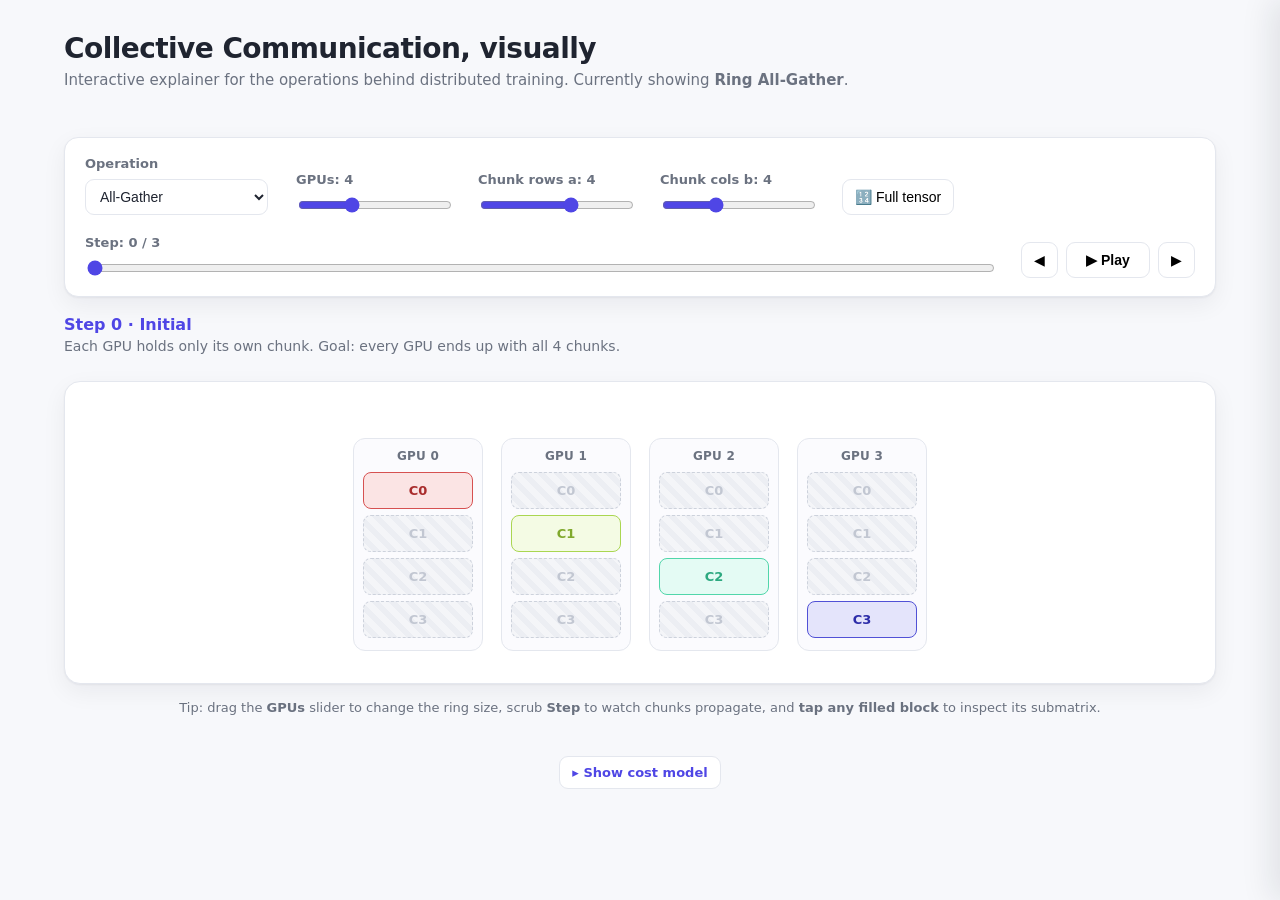
==== index.html @ 9bd71860 "Interactive Ring All-Gather explainer Dependency-free HTML + SVG + JS visualization of ring all-gath" ====
<!DOCTYPE html>
<html lang="en">
<head>
  <meta charset="UTF-8" />
  <meta name="viewport" content="width=device-width, initial-scale=1.0" />
  <title>Collective Comms Explainer — All-Gather</title>
  <link rel="stylesheet" href="styles.css" />
</head>
<body>
  <main class="wrap">
    <header class="masthead">
      <h1>Collective Communication, visually</h1>
      <p class="sub">
        Interactive explainer for the operations behind distributed training.
        Currently showing <strong>Ring All-Gather</strong>.
      </p>
    </header>

    <div class="layout">
      <aside class="sidebar hidden" id="sidebar">
        <h2 class="side-title">Ring All-Gather cost</h2>

        <div class="side-params">
          <label>dtype
            <select id="dtype">
              <option value="4">fp32 · 4B</option>
              <option value="2" selected>fp16/bf16 · 2B</option>
              <option value="1">fp8 · 1B</option>
            </select>
          </label>
          <label>Bandwidth <i>W</i> (per device)
            <span class="inline"><input id="bw" type="number" min="1" step="1" value="100" /> GB/s</span>
          </label>
        </div>

        <div class="side-block">
          <div class="side-row"><span>GPUs <i>N</i></span><b id="cm-n">4</b></div>
          <div class="side-row"><span>Shard <i>S = a·b·</i>dtype</span><b id="cm-s">—</b></div>
          <div class="side-row"><span>Full tensor <i>D = N·S</i></span><b id="cm-d">—</b></div>
        </div>

        <h3 class="side-h">Derivation</h3>
        <ol class="derive">
          <li>A ring all-gather runs <b>N−1</b> steps.</li>
          <li>Each step, every GPU sends exactly one shard (<i>S</i> bytes) to its right neighbor and receives one from its left.</li>
          <li>So each GPU sends, over the whole op,
            <div class="formula">(N−1)·S = <span class="hl" id="cm-pergpu">—</span></div>
          </li>
          <li>Rewriting with <i>S = D/N</i>:
            <div class="formula"><sup>N−1</sup>&frasl;<sub>N</sub> · D &nbsp;→&nbsp; ≈ D as N grows</div>
            i.e. the per-GPU volume is ~independent of N — ring all-gather is <b>bandwidth-optimal</b>.
          </li>
          <li>All N links run in parallel, so wall-clock time is set by the <i>per-GPU</i> volume, not the system total:</li>
        </ol>

        <div class="formula big">
          T = <sup>(N−1)·S</sup>&frasl;<sub>W</sub> = <span class="hl" id="cm-time">—</span>
        </div>

        <div class="side-row total">
          <span>Total moved, all links <i>N·(N−1)·S</i></span><b id="cm-total">—</b>
        </div>

        <p class="side-note">
          The toy tensor here is tiny — the <i>formula</i> is the point. Real example:
          <b>D</b> = 1&nbsp;GB, <b>N</b> = 8, <i>W</i> = 200&nbsp;GB/s →
          T = <sup>7</sup>&frasl;<sub>8</sub>·1GB ÷ 200GB/s ≈ <b>4.4&nbsp;ms</b>.
        </p>
      </aside>

      <div class="main">
    <section class="controls">
      <div class="control">
        <label for="collective">Operation</label>
        <select id="collective">
          <option value="all-gather" selected>All-Gather</option>
          <option value="all-reduce" disabled>All-Reduce (soon)</option>
          <option value="reduce-scatter" disabled>Reduce-Scatter (soon)</option>
          <option value="scatter" disabled>Scatter (soon)</option>
          <option value="broadcast" disabled>Broadcast (soon)</option>
          <option value="all-to-all" disabled>All-to-All (soon)</option>
        </select>
      </div>

      <div class="control">
        <label for="node-count">GPUs: <span id="node-count-val">4</span></label>
        <input id="node-count" type="range" min="2" max="8" step="1" value="4" />
      </div>

      <div class="control">
        <label for="rows">Chunk rows a: <span id="rows-val">4</span></label>
        <input id="rows" type="range" min="1" max="6" step="1" value="4" />
      </div>

      <div class="control">
        <label for="cols">Chunk cols b: <span id="cols-val">4</span></label>
        <input id="cols" type="range" min="2" max="8" step="1" value="4" />
      </div>

      <div class="control buttons">
        <button id="full-tensor" type="button">🔢 Full tensor</button>
      </div>

      <div class="control grow">
        <label for="step">Step: <span id="step-val">0 / 3</span></label>
        <input id="step" type="range" min="0" max="3" step="1" value="0" />
      </div>

      <div class="control buttons">
        <button id="prev" type="button" title="Previous step">◀</button>
        <button id="play" type="button">▶ Play</button>
        <button id="next" type="button" title="Next step">▶</button>
      </div>
    </section>

    <section class="stepinfo">
      <h2 id="step-title">Step 0 · Initial</h2>
      <p id="step-desc">Each GPU holds only its own chunk.</p>
    </section>

    <section id="stage" class="stage">
      <div id="nodes-grid" class="nodes-grid"></div>
      <svg id="overlay" class="overlay" xmlns="http://www.w3.org/2000/svg">
        <defs>
          <marker id="arrowhead" viewBox="0 0 10 10" refX="8" refY="5"
                  markerWidth="7" markerHeight="7" orient="auto-start-reverse">
            <path d="M 0 0 L 10 5 L 0 10 z" fill="#6b7280" />
          </marker>
        </defs>
      </svg>
    </section>

    <p class="hint">
      Tip: drag the <strong>GPUs</strong> slider to change the ring size, scrub
      <strong>Step</strong> to watch chunks propagate, and <strong>tap any filled
      block</strong> to inspect its submatrix.
    </p>
      </div><!-- .main -->

      <div class="page-foot">
        <button id="toggle-explain" class="show-btn" type="button" aria-expanded="false">▸ Show cost model</button>
      </div>
    </div><!-- .layout -->
  </main>

  <aside id="inspector" class="inspector">
    <div class="inspector-head">
      <span id="inspect-swatch" class="swatch"></span>
      <h3 id="inspect-title">Chunk C0</h3>
      <button id="inspect-close" type="button" aria-label="Close">×</button>
    </div>
    <div id="inspect-matrix"></div>
    <p id="inspect-note" class="inspect-note"></p>
  </aside>

  <script src="src/data.js"></script>
  <script src="src/model.js"></script>
  <script src="src/render.js"></script>
  <script src="src/main.js"></script>
</body>
</html>
---- styles.css ----
:root {
  --bg: #f7f8fb;
  --panel: #ffffff;
  --ink: #1f2430;
  --muted: #6b7280;
  --line: #e4e7ee;
  --accent: #4f46e5;
  --accent-soft: #eef2ff;
  --shadow: 0 1px 2px rgba(20, 25, 40, 0.05), 0 8px 24px rgba(20, 25, 40, 0.06);
}

* { box-sizing: border-box; }

html, body {
  margin: 0;
  background: var(--bg);
  color: var(--ink);
  font-family: ui-sans-serif, system-ui, -apple-system, "Segoe UI", Roboto, sans-serif;
}

.wrap {
  max-width: 1200px;
  margin: 0 auto;
  padding: 32px 24px 64px;
}

/* ---- Stacked layout; cost panel sits at the bottom ---- */
.layout { display: flex; flex-direction: column; align-items: stretch; margin-top: 24px; }
.main { order: 1; min-width: 0; }
.page-foot { order: 2; margin-top: 28px; text-align: center; }
.sidebar {
  order: 3; /* render below the toggle button, at the bottom of the page */
  width: 100%;
  max-width: 640px;
  margin: 18px auto 0;
  background: var(--panel);
  border: 1px solid var(--line);
  border-radius: 14px;
  padding: 20px 22px 22px;
  box-shadow: var(--shadow);
  font-size: 13px;
}
.sidebar.hidden { display: none; }
.side-title { margin: 0 0 14px; font-size: 16px; letter-spacing: -0.01em; }
.show-btn {
  display: inline-block;
  border: 1px solid var(--line);
  background: #fff;
  color: var(--accent);
  font: inherit; font-size: 13px; font-weight: 600;
  border-radius: 9px; padding: 8px 12px; cursor: pointer;
}
.show-btn:hover { background: var(--accent-soft); border-color: var(--accent); }
.side-h { margin: 18px 0 8px; font-size: 13px; text-transform: uppercase; letter-spacing: 0.05em; color: var(--muted); }
.side-params { display: flex; flex-direction: column; gap: 10px; margin-bottom: 14px; }
.side-params label { display: flex; flex-direction: column; gap: 5px; font-size: 12px; font-weight: 600; color: var(--muted); }
.side-params select, .side-params input {
  padding: 6px 8px; border: 1px solid var(--line); border-radius: 8px; font-size: 13px; background: #fff; color: var(--ink);
}
.side-params .inline { display: flex; align-items: center; gap: 6px; font-weight: 400; }
.side-params .inline input { width: 80px; }
.side-block { border: 1px solid var(--line); border-radius: 10px; padding: 4px 12px; margin-bottom: 6px; background: #fbfbfe; }
.side-row { display: flex; justify-content: space-between; align-items: baseline; gap: 10px; padding: 7px 0; border-bottom: 1px dashed var(--line); }
.side-row:last-child { border-bottom: none; }
.side-row span { color: var(--muted); }
.side-row b { font-variant-numeric: tabular-nums; white-space: nowrap; }
.side-row.total { margin-top: 8px; padding-top: 10px; border-top: 1px solid var(--line); }
.derive { margin: 0; padding-left: 18px; color: var(--ink); }
.derive li { margin: 7px 0; line-height: 1.5; }
.derive i, .side-row i, .side-note i { font-style: italic; color: var(--accent); }
.formula {
  font-family: "Cambria Math", ui-serif, Georgia, serif;
  font-size: 14px;
  margin: 6px 0;
  padding: 6px 10px;
  background: var(--accent-soft);
  border-radius: 8px;
  text-align: center;
}
.formula.big { font-size: 16px; margin: 12px 0; padding: 12px; }
.formula sup, .side-note sup { font-size: 0.72em; }
.formula sub, .side-note sub { font-size: 0.72em; }
.hl { font-weight: 700; color: var(--accent); }
.side-note { margin: 14px 0 0; font-size: 12px; color: var(--muted); line-height: 1.55; }

.masthead h1 {
  font-size: 28px;
  margin: 0 0 6px;
  letter-spacing: -0.02em;
}
.masthead .sub { margin: 0; color: var(--muted); font-size: 15px; }

/* ---- Controls ---- */
.controls {
  display: flex;
  flex-wrap: wrap;
  gap: 20px 28px;
  align-items: flex-end;
  background: var(--panel);
  border: 1px solid var(--line);
  border-radius: 14px;
  padding: 18px 20px;
  margin: 24px 0 18px;
  box-shadow: var(--shadow);
}
.control { display: flex; flex-direction: column; gap: 8px; }
.control.grow { flex: 1 1 240px; }
.control label { font-size: 13px; font-weight: 600; color: var(--muted); }
.control input[type="range"] { width: 100%; min-width: 150px; accent-color: var(--accent); }
.control select {
  padding: 8px 10px;
  border: 1px solid var(--line);
  border-radius: 9px;
  background: #fff;
  font-size: 14px;
  color: var(--ink);
}
.control.buttons { flex-direction: row; gap: 8px; }
.control.buttons button {
  border: 1px solid var(--line);
  background: #fff;
  border-radius: 9px;
  padding: 9px 12px;
  font-size: 14px;
  cursor: pointer;
  transition: background 0.15s, border-color 0.15s;
}
.control.buttons button:hover { background: var(--accent-soft); border-color: var(--accent); }
#play { font-weight: 600; min-width: 84px; }

/* ---- Step info ---- */
.stepinfo { margin: 4px 0 14px; min-height: 52px; }
.stepinfo h2 { margin: 0 0 4px; font-size: 16px; color: var(--accent); }
.stepinfo p { margin: 0; color: var(--muted); font-size: 14px; }

/* ---- Stage ---- */
.stage {
  position: relative;
  background: var(--panel);
  border: 1px solid var(--line);
  border-radius: 16px;
  padding: 56px 24px 32px;
  box-shadow: var(--shadow);
  overflow: hidden;
}
.nodes-grid {
  position: relative;
  z-index: 1;
  display: flex;
  gap: 18px;
  justify-content: center;
  align-items: flex-start;
  flex-wrap: nowrap;
}
.overlay {
  position: absolute;
  inset: 0;
  width: 100%;
  height: 100%;
  pointer-events: none;
  z-index: 2;
}
.arrow { fill: none; stroke: #9aa2b1; stroke-width: 2; opacity: 0.75; }

/* ---- Node card ---- */
.node {
  flex: 1 1 0;
  min-width: 0;
  max-width: 130px;
  background: #fbfbfe;
  border: 1px solid var(--line);
  border-radius: 12px;
  padding: 10px 9px 12px;
}
.node-title {
  text-align: center;
  font-size: 12px;
  font-weight: 700;
  color: var(--muted);
  margin-bottom: 9px;
  letter-spacing: 0.02em;
}
.node-cells { display: flex; flex-direction: column; gap: 6px; }

/* ---- Chunk cell ---- */
.cell {
  position: relative;
  font: inherit;
  font-size: 13px;
  font-weight: 700;
  border-radius: 8px;
  padding: 10px 0;
  text-align: center;
  cursor: default;
  transition: transform 0.15s, box-shadow 0.15s, background 0.2s, color 0.2s, border-color 0.2s;
}
.cell.empty {
  background: repeating-linear-gradient(45deg, #f4f5f8, #f4f5f8 6px, #eceef3 6px, #eceef3 12px);
  border: 1px dashed #cdd2dc;
  color: #c2c7d2;
}
.cell.filled {
  background: var(--bg, #eef);
  border: 1px solid var(--border, #88a);
  color: var(--strong, #335);
  cursor: pointer;
}
.cell.filled:hover {
  transform: translateY(-1px);
  box-shadow: 0 4px 12px rgba(20, 25, 40, 0.12);
}
.cell.just-arrived { animation: pop 0.45s cubic-bezier(.2,.9,.3,1.3); }
@keyframes pop {
  0% { transform: scale(0.4); opacity: 0.2; }
  60% { transform: scale(1.12); }
  100% { transform: scale(1); opacity: 1; }
}

/* ---- Flying block ---- */
.fly {
  position: absolute;
  z-index: 3;
  pointer-events: none;
  display: flex;
  align-items: center;
  justify-content: center;
  font-size: 13px;
  font-weight: 700;
  border-radius: 8px;
  background: var(--bg, #eef);
  border: 1px solid var(--border, #88a);
  color: var(--strong, #335);
  box-shadow: 0 6px 16px rgba(20, 25, 40, 0.18);
}

.hint { color: var(--muted); font-size: 13px; margin-top: 16px; text-align: center; }

/* ---- Inspector ---- */
.inspector {
  position: fixed;
  top: 0;
  right: 0;
  height: 100%;
  width: 380px;
  background: var(--panel);
  border-left: 1px solid var(--line);
  box-shadow: -8px 0 30px rgba(20, 25, 40, 0.10);
  padding: 20px;
  transform: translateX(100%);
  transition: transform 0.25s ease;
  z-index: 10;
}
.inspector.open { transform: translateX(0); }
.inspector-head { display: flex; align-items: center; gap: 10px; margin-bottom: 16px; }
.inspector-head h3 { margin: 0; font-size: 17px; flex: 1; }
.swatch { width: 18px; height: 18px; border-radius: 5px; border: 1px solid var(--line); }
#inspect-close {
  border: none; background: none; font-size: 24px; line-height: 1;
  color: var(--muted); cursor: pointer; padding: 0 4px;
}
#inspect-matrix { overflow: auto; max-height: 64vh; }
.matrix { border-collapse: collapse; margin: 0 auto; }
.matrix td {
  border: 1px solid var(--line);
  min-width: 50px; height: 34px;
  padding: 0 6px;
  text-align: right;
  font-variant-numeric: tabular-nums;
  font-size: 13px;
  white-space: pre;
  background: rgba(255, 255, 255, 0.45);
}
.matrix.full td { min-width: 46px; height: 28px; font-size: 12px; }
.matrix.full td.band {
  text-align: center;
  font-weight: 700;
  font-size: 12px;
  background: #fff;
  border-width: 1px 2px 1px 1px;
  position: sticky;
  left: 0;
}
.inspect-note { color: var(--muted); font-size: 12.5px; margin-top: 16px; line-height: 1.5; }

@media (max-width: 640px) {
  .inspector { width: 100%; }
  .node { padding: 8px 5px 9px; }
  .cell { font-size: 11px; padding: 8px 0; }
}
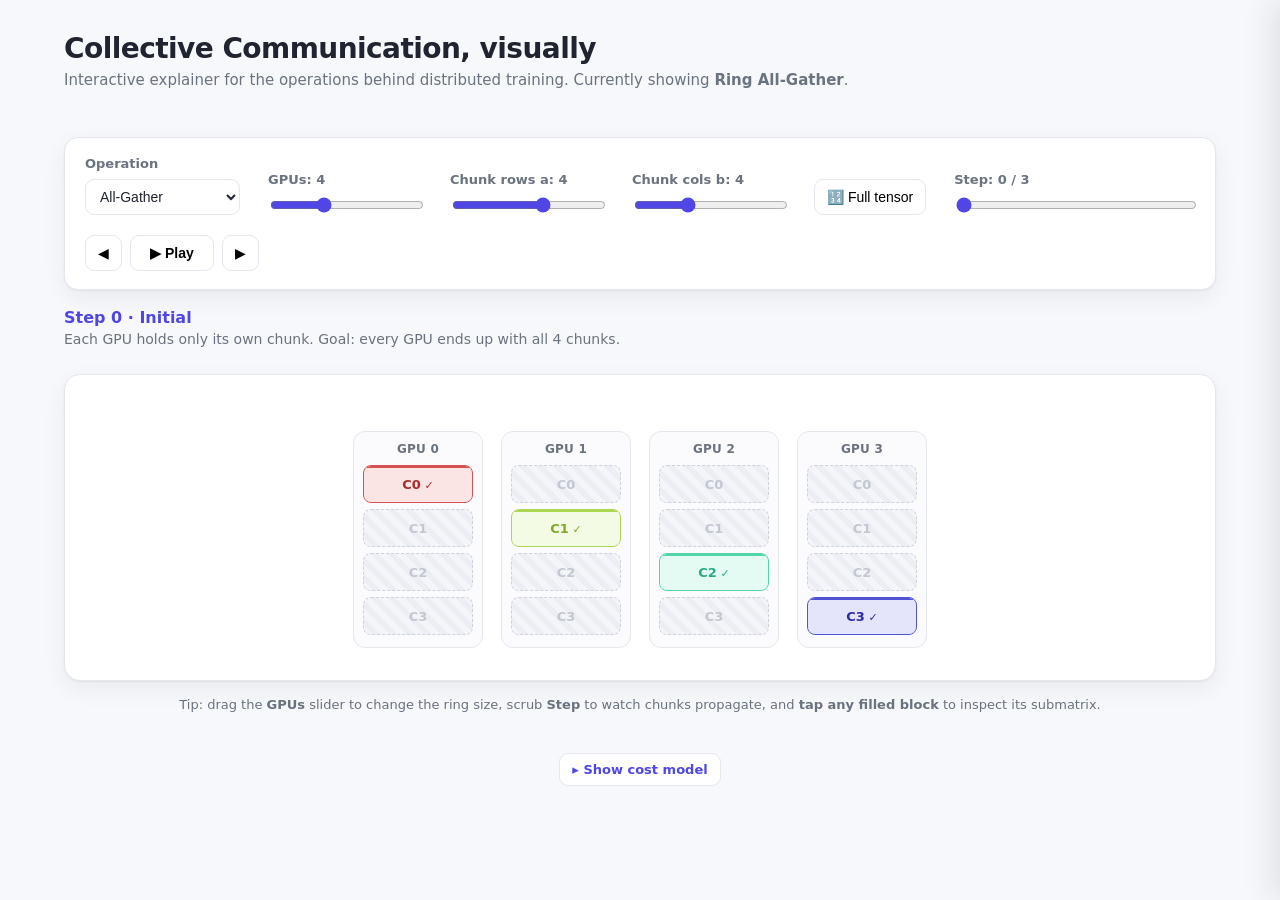
==== commit 1ab5bdae: "Add Ring Reduce-Scatter; make renderer collective-generic - Generalize snapshots to per-cell descrip" ====
--- a/index.html
+++ b/index.html
@@ -12,13 +12,13 @@
       <h1>Collective Communication, visually</h1>
       <p class="sub">
         Interactive explainer for the operations behind distributed training.
-        Currently showing <strong>Ring All-Gather</strong>.
+        Currently showing <strong id="current-op">Ring All-Gather</strong>.
       </p>
     </header>
 
     <div class="layout">
       <aside class="sidebar hidden" id="sidebar">
-        <h2 class="side-title">Ring All-Gather cost</h2>
+        <h2 class="side-title" id="cm-title">Ring All-Gather cost</h2>
 
         <div class="side-params">
           <label>dtype
@@ -41,8 +41,8 @@
 
         <h3 class="side-h">Derivation</h3>
         <ol class="derive">
-          <li>A ring all-gather runs <b>N−1</b> steps.</li>
-          <li>Each step, every GPU sends exactly one shard (<i>S</i> bytes) to its right neighbor and receives one from its left.</li>
+          <li id="cm-first">A ring all-gather runs <b>N−1</b> steps.</li>
+          <li id="cm-second">Each step, every GPU sends exactly one shard (<i>S</i> bytes) to its right neighbor and receives one from its left.</li>
           <li>So each GPU sends, over the whole op,
             <div class="formula">(N−1)·S = <span class="hl" id="cm-pergpu">—</span></div>
           </li>
@@ -74,8 +74,8 @@
         <label for="collective">Operation</label>
         <select id="collective">
           <option value="all-gather" selected>All-Gather</option>
+          <option value="reduce-scatter">Reduce-Scatter</option>
           <option value="all-reduce" disabled>All-Reduce (soon)</option>
-          <option value="reduce-scatter" disabled>Reduce-Scatter (soon)</option>
           <option value="scatter" disabled>Scatter (soon)</option>
           <option value="broadcast" disabled>Broadcast (soon)</option>
           <option value="all-to-all" disabled>All-to-All (soon)</option>
--- a/styles.css
+++ b/styles.css
@@ -185,23 +185,46 @@
 /* ---- Chunk cell ---- */
 .cell {
   position: relative;
+  overflow: hidden;
+  height: 38px;
+  display: flex;
+  align-items: center;
+  justify-content: center;
   font: inherit;
   font-size: 13px;
   font-weight: 700;
   border-radius: 8px;
-  padding: 10px 0;
-  text-align: center;
+  border: 1px solid var(--line);
+  background: #fff;
   cursor: default;
-  transition: transform 0.15s, box-shadow 0.15s, background 0.2s, color 0.2s, border-color 0.2s;
+  transition: transform 0.15s, box-shadow 0.15s;
+}
+.cell-fill {
+  position: absolute;
+  left: 0; right: 0; bottom: 0;
+  height: 0%;
+  background: var(--bg, #eef);
+  border-top: 2px solid var(--border, #88a);
+  z-index: 0;
+  transition: height 0.35s ease;
+}
+.cell-label { position: relative; z-index: 1; }
+.cell-badge {
+  position: absolute;
+  top: 1px; right: 4px;
+  z-index: 1;
+  font-size: 10px;
+  font-weight: 800;
+  color: var(--strong, #335);
 }
 .cell.empty {
   background: repeating-linear-gradient(45deg, #f4f5f8, #f4f5f8 6px, #eceef3 6px, #eceef3 12px);
   border: 1px dashed #cdd2dc;
   color: #c2c7d2;
 }
+.cell.empty .cell-fill { display: none; }
 .cell.filled {
-  background: var(--bg, #eef);
-  border: 1px solid var(--border, #88a);
+  border-color: var(--border, #88a);
   color: var(--strong, #335);
   cursor: pointer;
 }
@@ -209,6 +232,9 @@
   transform: translateY(-1px);
   box-shadow: 0 4px 12px rgba(20, 25, 40, 0.12);
 }
+.cell.complete { box-shadow: inset 0 0 0 2px var(--border, #88a); }
+.cell.complete .cell-label::after { content: " ✓"; font-size: 11px; }
+.cell.dim { opacity: 0.4; }
 .cell.just-arrived { animation: pop 0.45s cubic-bezier(.2,.9,.3,1.3); }
 @keyframes pop {
   0% { transform: scale(0.4); opacity: 0.2; }
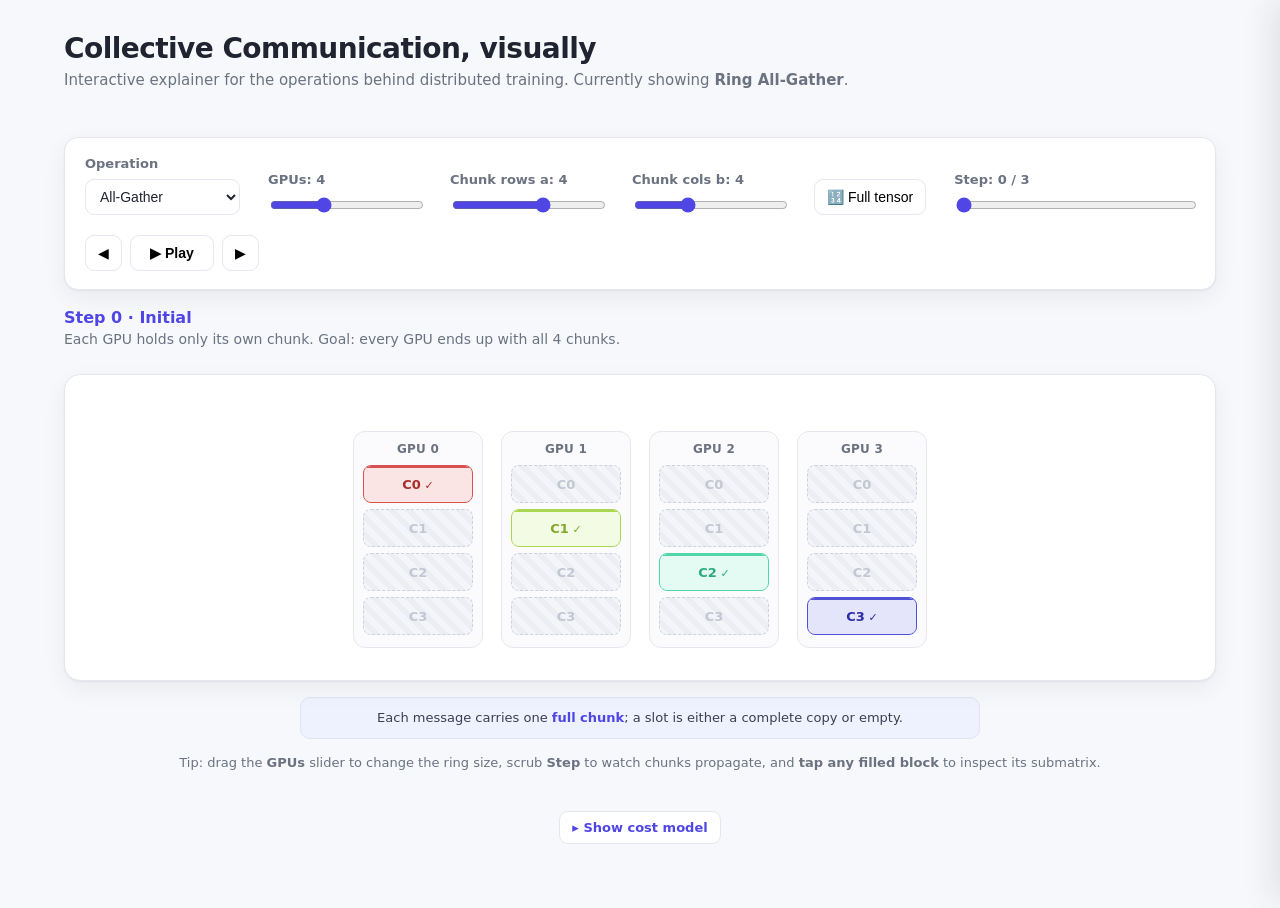
==== commit a5227980: "Clarify that transfers move a full chunk, not a fraction Add a collective-aware note under the stage" ====
--- a/index.html
+++ b/index.html
@@ -130,6 +130,8 @@
       </svg>
     </section>
 
+    <p id="op-note" class="op-note"></p>
+
     <p class="hint">
       Tip: drag the <strong>GPUs</strong> slider to change the ring size, scrub
       <strong>Step</strong> to watch chunks propagate, and <strong>tap any filled
--- a/styles.css
+++ b/styles.css
@@ -259,6 +259,21 @@
   box-shadow: 0 6px 16px rgba(20, 25, 40, 0.18);
 }
 
+.op-note {
+  max-width: 680px;
+  margin: 16px auto 0;
+  padding: 10px 14px;
+  background: var(--accent-soft);
+  border: 1px solid #dfe3f5;
+  border-radius: 10px;
+  color: #3a3f52;
+  font-size: 13px;
+  line-height: 1.5;
+  text-align: center;
+}
+.op-note strong { color: var(--accent); }
+.op-note:empty { display: none; }
+
 .hint { color: var(--muted); font-size: 13px; margin-top: 16px; text-align: center; }
 
 /* ---- Inspector ---- */
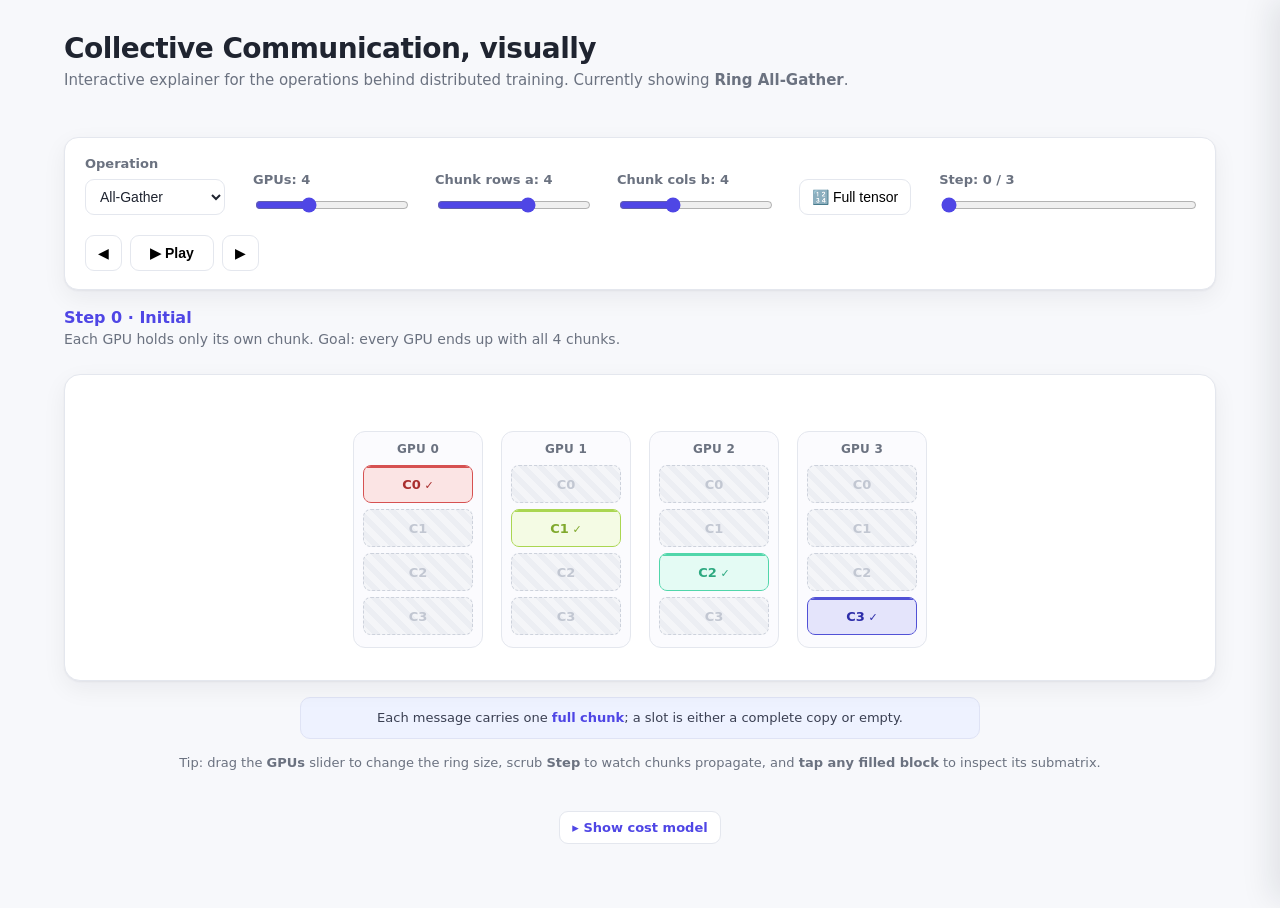
==== commit f4a5642b: "Add all-reduce, scatter, broadcast, all-to-all Complete the collective set on the shared renderer: -" ====
--- a/index.html
+++ b/index.html
@@ -33,39 +33,14 @@
           </label>
         </div>
 
-        <div class="side-block">
-          <div class="side-row"><span>GPUs <i>N</i></span><b id="cm-n">4</b></div>
-          <div class="side-row"><span>Shard <i>S = a·b·</i>dtype</span><b id="cm-s">—</b></div>
-          <div class="side-row"><span>Full tensor <i>D = N·S</i></span><b id="cm-d">—</b></div>
-        </div>
+        <div class="side-block" id="cm-rows"></div>
 
         <h3 class="side-h">Derivation</h3>
-        <ol class="derive">
-          <li id="cm-first">A ring all-gather runs <b>N−1</b> steps.</li>
-          <li id="cm-second">Each step, every GPU sends exactly one shard (<i>S</i> bytes) to its right neighbor and receives one from its left.</li>
-          <li>So each GPU sends, over the whole op,
-            <div class="formula">(N−1)·S = <span class="hl" id="cm-pergpu">—</span></div>
-          </li>
-          <li>Rewriting with <i>S = D/N</i>:
-            <div class="formula"><sup>N−1</sup>&frasl;<sub>N</sub> · D &nbsp;→&nbsp; ≈ D as N grows</div>
-            i.e. the per-GPU volume is ~independent of N — ring all-gather is <b>bandwidth-optimal</b>.
-          </li>
-          <li>All N links run in parallel, so wall-clock time is set by the <i>per-GPU</i> volume, not the system total:</li>
-        </ol>
+        <ol class="derive" id="cm-derive"></ol>
 
-        <div class="formula big">
-          T = <sup>(N−1)·S</sup>&frasl;<sub>W</sub> = <span class="hl" id="cm-time">—</span>
-        </div>
+        <div class="formula big" id="cm-formula"></div>
 
-        <div class="side-row total">
-          <span>Total moved, all links <i>N·(N−1)·S</i></span><b id="cm-total">—</b>
-        </div>
-
-        <p class="side-note">
-          The toy tensor here is tiny — the <i>formula</i> is the point. Real example:
-          <b>D</b> = 1&nbsp;GB, <b>N</b> = 8, <i>W</i> = 200&nbsp;GB/s →
-          T = <sup>7</sup>&frasl;<sub>8</sub>·1GB ÷ 200GB/s ≈ <b>4.4&nbsp;ms</b>.
-        </p>
+        <p class="side-note" id="cm-note"></p>
       </aside>
 
       <div class="main">
@@ -75,10 +50,10 @@
         <select id="collective">
           <option value="all-gather" selected>All-Gather</option>
           <option value="reduce-scatter">Reduce-Scatter</option>
-          <option value="all-reduce" disabled>All-Reduce (soon)</option>
-          <option value="scatter" disabled>Scatter (soon)</option>
-          <option value="broadcast" disabled>Broadcast (soon)</option>
-          <option value="all-to-all" disabled>All-to-All (soon)</option>
+          <option value="all-reduce">All-Reduce</option>
+          <option value="scatter">Scatter</option>
+          <option value="broadcast">Broadcast</option>
+          <option value="all-to-all">All-to-All</option>
         </select>
       </div>
 
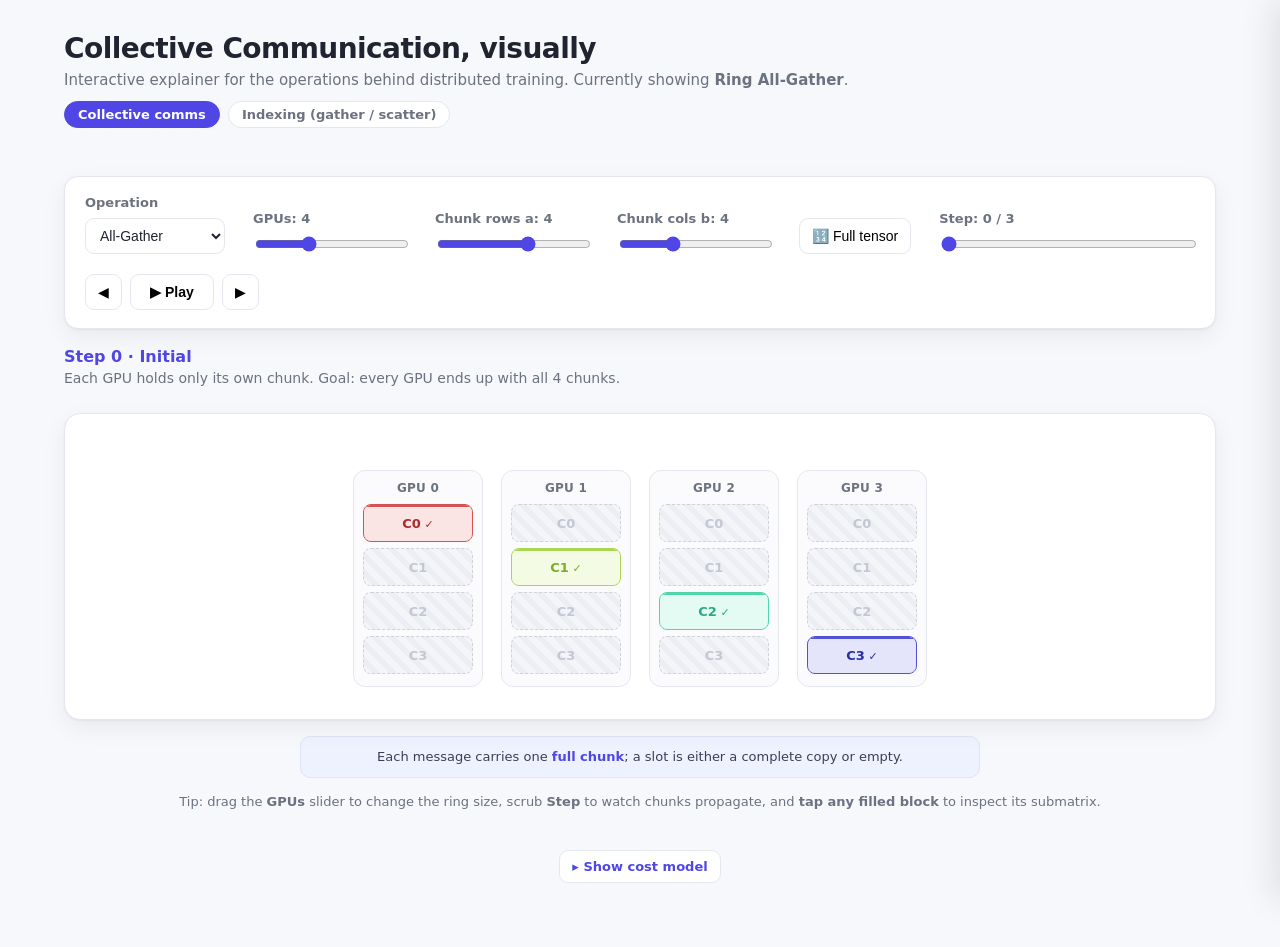
==== commit d707cd54: "Add torch.gather / scatter indexing-ops explainer page New standalone, dependency-free page (gather." ====
--- a/index.html
+++ b/index.html
@@ -4,7 +4,7 @@
   <meta charset="UTF-8" />
   <meta name="viewport" content="width=device-width, initial-scale=1.0" />
   <title>Collective Comms Explainer — All-Gather</title>
-  <link rel="stylesheet" href="styles.css" />
+  <link rel="stylesheet" href="styles.css?v=5" />
 </head>
 <body>
   <main class="wrap">
@@ -14,6 +14,10 @@
         Interactive explainer for the operations behind distributed training.
         Currently showing <strong id="current-op">Ring All-Gather</strong>.
       </p>
+      <nav>
+        <a href="index.html" aria-current="page">Collective comms</a>
+        <a href="gather.html">Indexing (gather / scatter)</a>
+      </nav>
     </header>
 
     <div class="layout">
@@ -130,9 +134,9 @@
     <p id="inspect-note" class="inspect-note"></p>
   </aside>
 
-  <script src="src/data.js"></script>
-  <script src="src/model.js"></script>
-  <script src="src/render.js"></script>
-  <script src="src/main.js"></script>
+  <script src="src/data.js?v=3"></script>
+  <script src="src/model.js?v=3"></script>
+  <script src="src/render.js?v=3"></script>
+  <script src="src/main.js?v=3"></script>
 </body>
 </html>
--- a/styles.css
+++ b/styles.css
@@ -234,7 +234,7 @@
 }
 .cell.complete { box-shadow: inset 0 0 0 2px var(--border, #88a); }
 .cell.complete .cell-label::after { content: " ✓"; font-size: 11px; }
-.cell.dim { opacity: 0.4; }
+.cell.dim { opacity: 0.5; }
 .cell.just-arrived { animation: pop 0.45s cubic-bezier(.2,.9,.3,1.3); }
 @keyframes pop {
   0% { transform: scale(0.4); opacity: 0.2; }
@@ -328,3 +328,73 @@
   .node { padding: 8px 5px 9px; }
   .cell { font-size: 11px; padding: 8px 0; }
 }
+
+/* =====================================================================
+   Indexing-ops page (gather / scatter) — namespaced .gx-*
+   Reuses the shared shell (.wrap, .masthead, .controls, .stage, …).
+   ===================================================================== */
+.masthead nav { margin: 12px 0 0; display: flex; gap: 8px; flex-wrap: wrap; }
+.masthead nav a {
+  font-size: 13px; font-weight: 600; text-decoration: none;
+  color: var(--muted);
+  border: 1px solid var(--line); border-radius: 999px;
+  padding: 5px 13px; background: #fff;
+}
+.masthead nav a:hover { background: var(--accent-soft); border-color: var(--accent); color: var(--accent); }
+.masthead nav a[aria-current="page"] { background: var(--accent); border-color: var(--accent); color: #fff; }
+
+.gx-grids {
+  position: relative; z-index: 1;
+  display: flex; gap: 44px;
+  justify-content: center; align-items: flex-start; flex-wrap: wrap;
+}
+.gx-mat { display: flex; flex-direction: column; align-items: center; gap: 10px; }
+.gx-lbl { font-size: 12px; font-weight: 700; color: var(--muted); letter-spacing: 0.02em; text-align: center; }
+.gx-lbl small { display: block; font-weight: 600; color: #aab; font-size: 11px; margin-top: 2px; }
+.gx-grid { display: grid; gap: 6px; }
+.gx-cell {
+  width: 44px; height: 44px;
+  display: flex; align-items: center; justify-content: center;
+  font-size: 13px; font-weight: 700;
+  border-radius: 8px; border: 1px solid var(--line); background: #fff;
+  font-variant-numeric: tabular-nums;
+  transition: box-shadow 0.12s, background 0.12s, transform 0.12s;
+}
+.gx-blue  { background: #e6f1fb; border-color: #85b7eb; color: #0c447c; }
+.gx-teal  { background: #e1f5ee; border-color: #5dcaa5; color: #085041; }
+.gx-amber { background: #faeeda; border-color: #ef9f27; color: #633806; }
+.gx-zero  { color: #c2c7d2; background: #fafbfd; border-style: dashed; font-weight: 600; }
+.gx-empty {
+  color: transparent;
+  background: repeating-linear-gradient(45deg, #f4f5f8, #f4f5f8 6px, #eceef3 6px, #eceef3 12px);
+  border: 1px dashed #cdd2dc;
+}
+.gx-active { box-shadow: 0 0 0 2px #d85a30; }
+.gx-cell.tap { cursor: pointer; }
+.gx-cell.tap:hover { transform: translateY(-1px); box-shadow: 0 4px 12px rgba(20, 25, 40, 0.12); }
+.gx-pop { animation: pop 0.4s cubic-bezier(.2,.9,.3,1.3); }
+
+.gx-arrow { fill: none; stroke: #d85a30; stroke-width: 2.5; }
+.gx-faint { opacity: 0.4; }
+
+/* ---- Real-world example section ---- */
+.gx-example { margin-top: 44px; border-top: 1px solid var(--line); padding-top: 8px; }
+.gx-ex-title { font-size: 16px; color: var(--accent); margin: 26px 0 6px; }
+.gx-ex-lead { color: var(--muted); font-size: 14px; line-height: 1.6; margin: 0 0 16px; max-width: 760px; }
+.gx-ex-lead code, .gx-uses code, .gx-vocab code, .gx-loss code {
+  background: var(--accent-soft); border-radius: 5px; padding: 1px 5px; font-size: 12.5px;
+}
+.gx-vocab { text-align: center; color: var(--muted); font-size: 12.5px; margin: 12px 0 0; font-variant-numeric: tabular-nums; }
+.gx-loss { text-align: center; margin: 16px 0 0; }
+.gx-loss code { border: 1px solid #dfe3f5; padding: 8px 12px; display: inline-block; line-height: 1.5; }
+.gx-code {
+  margin: 16px 0 0; padding: 14px 16px;
+  background: #1f2430; color: #e6e9f0;
+  border-radius: 10px; overflow-x: auto;
+  font-family: ui-monospace, "SF Mono", Menlo, Consolas, monospace;
+  font-size: 12.5px; line-height: 1.6;
+}
+.gx-code code { background: none; color: inherit; padding: 0; }
+.gx-uses { color: var(--ink); font-size: 14px; line-height: 1.6; max-width: 760px; padding-left: 20px; }
+.gx-uses li { margin: 8px 0; }
+.gx-uses strong { color: var(--accent); }
